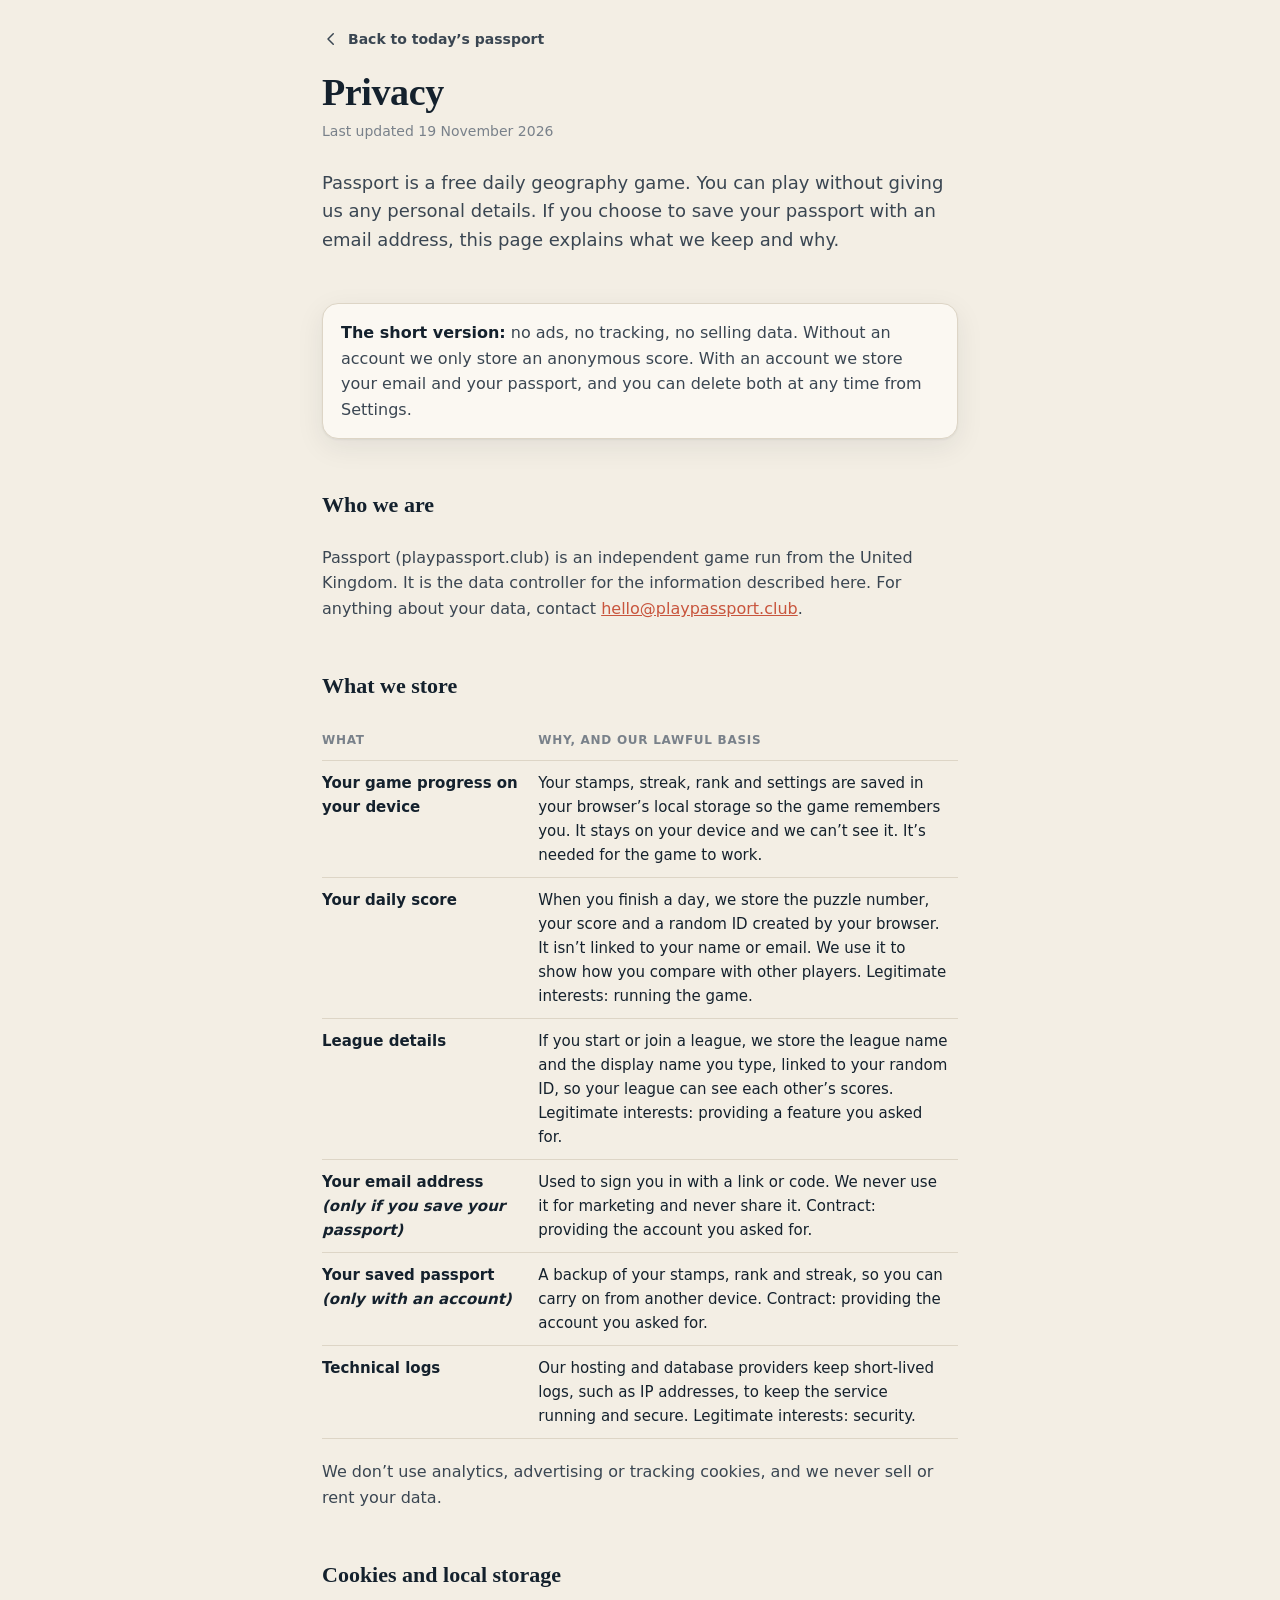
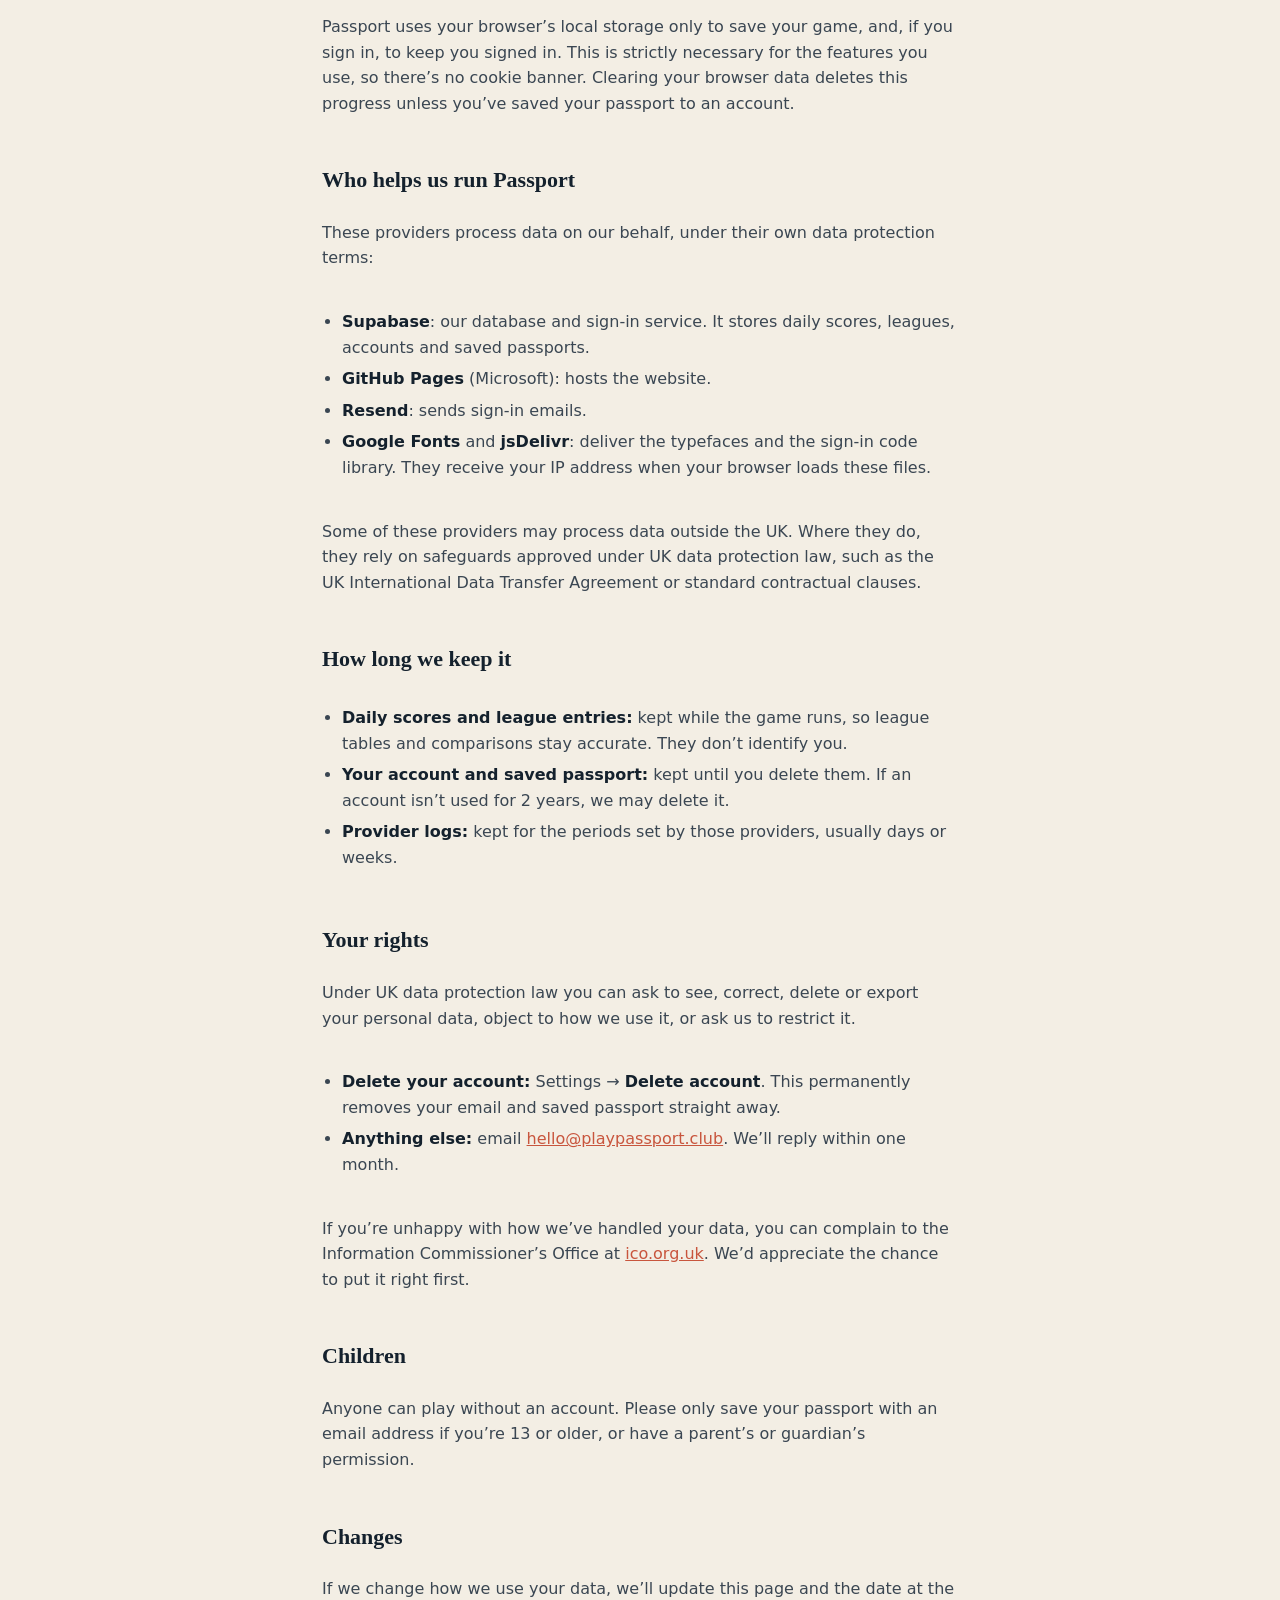
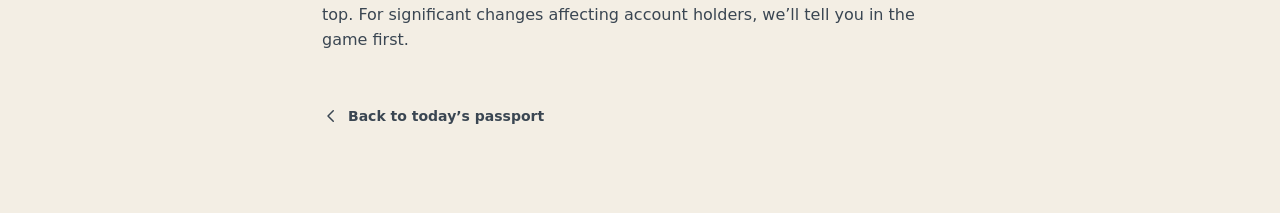
==== privacy.html @ f8381b92 "Add files via upload" ====
<!DOCTYPE html>
<html lang="en-GB">
<head>
<meta charset="utf-8">
<meta name="viewport" content="width=device-width, initial-scale=1, viewport-fit=cover">
<title>Privacy · Passport</title>
<meta name="description" content="What Passport stores, why, and how to delete it.">
<link rel="icon" href="favicon.svg" type="image/svg+xml">
<meta name="theme-color" content="#F3EEE4" media="(prefers-color-scheme: light)">
<meta name="theme-color" content="#0B141C" media="(prefers-color-scheme: dark)">
<link rel="stylesheet" href="common.css">
<style>
  html,body{height:auto;overflow:auto}
  body{position:static;display:block;height:auto}
  body{background:var(--bg);color:var(--ink);font:16px/1.6 var(--sans);margin:0}
  .wrap{max-width:680px;margin:0 auto;padding:28px 22px 64px}
  .back{display:inline-flex;align-items:center;gap:8px;color:var(--ink2);text-decoration:none;font-weight:600;font-size:14px}
  .back svg{width:18px;height:18px;fill:none;stroke:currentColor;stroke-width:2;stroke-linecap:round;stroke-linejoin:round}
  h1{font:600 38px/1.1 var(--serif);margin:22px 0 6px;letter-spacing:-.01em}
  .upd{color:var(--muted);font-size:14px;margin:0 0 26px}
  .lede{font-size:18px;color:var(--ink2);margin:0 0 30px}
  h2{font:600 22px/1.25 var(--serif);margin:34px 0 10px}
  p,li{color:var(--ink2)}
  ul{padding-left:20px}
  li{margin:6px 0}
  b{color:var(--ink)}
  a{color:var(--accent)}
  table{width:100%;border-collapse:collapse;margin:12px 0 4px;font-size:15px}
  th,td{text-align:left;vertical-align:top;padding:10px 10px 10px 0;border-bottom:1px solid var(--line)}
  th{font-size:12px;letter-spacing:.06em;text-transform:uppercase;color:var(--muted);font-weight:700}
  td:first-child{font-weight:600;color:var(--ink);width:34%}
  .card{background:var(--surface);border:1px solid var(--line);border-radius:16px;padding:16px 18px;margin:18px 0}
  .card p{margin:0}
  @media (max-width:520px){h1{font-size:32px}table,thead,tbody,tr,td,th{display:block}thead{display:none}td{padding:2px 0;border:0}td:first-child{width:auto;padding-top:12px}tr{border-bottom:1px solid var(--line);padding-bottom:10px}}
</style>
</head>
<body>
<main class="wrap">
  <a class="back" href="./"><svg viewBox="0 0 24 24" aria-hidden="true"><path d="M15 5l-7 7 7 7"/></svg>Back to today’s passport</a>
  <h1>Privacy</h1>
  <p class="upd">Last updated 19 November 2026</p>
  <p class="lede">Passport is a free daily geography game. You can play without giving us any personal details. If you choose to save your passport with an email address, this page explains what we keep and why.</p>

  <div class="card"><p><b>The short version:</b> no ads, no tracking, no selling data. Without an account we only store an anonymous score. With an account we store your email and your passport, and you can delete both at any time from Settings.</p></div>

  <h2>Who we are</h2>
  <p>Passport (playpassport.club) is an independent game run from the United Kingdom. It is the data controller for the information described here. For anything about your data, contact <a href="mailto:hello@playpassport.club">hello@playpassport.club</a>.</p>

  <h2>What we store</h2>
  <table>
    <thead><tr><th>What</th><th>Why, and our lawful basis</th></tr></thead>
    <tbody>
      <tr><td>Your game progress on your device</td><td>Your stamps, streak, rank and settings are saved in your browser’s local storage so the game remembers you. It stays on your device and we can’t see it. It’s needed for the game to work.</td></tr>
      <tr><td>Your daily score</td><td>When you finish a day, we store the puzzle number, your score and a random ID created by your browser. It isn’t linked to your name or email. We use it to show how you compare with other players. Legitimate interests: running the game.</td></tr>
      <tr><td>League details</td><td>If you start or join a league, we store the league name and the display name you type, linked to your random ID, so your league can see each other’s scores. Legitimate interests: providing a feature you asked for.</td></tr>
      <tr><td>Your email address <i>(only if you save your passport)</i></td><td>Used to sign you in with a link or code. We never use it for marketing and never share it. Contract: providing the account you asked for.</td></tr>
      <tr><td>Your saved passport <i>(only with an account)</i></td><td>A backup of your stamps, rank and streak, so you can carry on from another device. Contract: providing the account you asked for.</td></tr>
      <tr><td>Technical logs</td><td>Our hosting and database providers keep short-lived logs, such as IP addresses, to keep the service running and secure. Legitimate interests: security.</td></tr>
    </tbody>
  </table>
  <p>We don’t use analytics, advertising or tracking cookies, and we never sell or rent your data.</p>

  <h2>Cookies and local storage</h2>
  <p>Passport uses your browser’s local storage only to save your game, and, if you sign in, to keep you signed in. This is strictly necessary for the features you use, so there’s no cookie banner. Clearing your browser data deletes this progress unless you’ve saved your passport to an account.</p>

  <h2>Who helps us run Passport</h2>
  <p>These providers process data on our behalf, under their own data protection terms:</p>
  <ul>
    <li><b>Supabase</b>: our database and sign-in service. It stores daily scores, leagues, accounts and saved passports.</li>
    <li><b>GitHub Pages</b> (Microsoft): hosts the website.</li>
    <li><b>Resend</b>: sends sign-in emails.</li>
    <li><b>Google Fonts</b> and <b>jsDelivr</b>: deliver the typefaces and the sign-in code library. They receive your IP address when your browser loads these files.</li>
  </ul>
  <p>Some of these providers may process data outside the UK. Where they do, they rely on safeguards approved under UK data protection law, such as the UK International Data Transfer Agreement or standard contractual clauses.</p>

  <h2>How long we keep it</h2>
  <ul>
    <li><b>Daily scores and league entries:</b> kept while the game runs, so league tables and comparisons stay accurate. They don’t identify you.</li>
    <li><b>Your account and saved passport:</b> kept until you delete them. If an account isn’t used for 2 years, we may delete it.</li>
    <li><b>Provider logs:</b> kept for the periods set by those providers, usually days or weeks.</li>
  </ul>

  <h2>Your rights</h2>
  <p>Under UK data protection law you can ask to see, correct, delete or export your personal data, object to how we use it, or ask us to restrict it.</p>
  <ul>
    <li><b>Delete your account:</b> Settings → <b>Delete account</b>. This permanently removes your email and saved passport straight away.</li>
    <li><b>Anything else:</b> email <a href="mailto:hello@playpassport.club">hello@playpassport.club</a>. We’ll reply within one month.</li>
  </ul>
  <p>If you’re unhappy with how we’ve handled your data, you can complain to the Information Commissioner’s Office at <a href="https://ico.org.uk/make-a-complaint/" rel="noopener">ico.org.uk</a>. We’d appreciate the chance to put it right first.</p>

  <h2>Children</h2>
  <p>Anyone can play without an account. Please only save your passport with an email address if you’re 13 or older, or have a parent’s or guardian’s permission.</p>

  <h2>Changes</h2>
  <p>If we change how we use your data, we’ll update this page and the date at the top. For significant changes affecting account holders, we’ll tell you in the game first.</p>

  <p style="margin-top:36px"><a class="back" href="./"><svg viewBox="0 0 24 24" aria-hidden="true"><path d="M15 5l-7 7 7 7"/></svg>Back to today’s passport</a></p>
</main>
</body>
</html>
---- common.css ----
/* Shared look for the three Wider-family prototypes. Each game sets --accent / --accent2. */
:root{
  --bg:#F3EEE4; --surface:#FBF8F2; --surface2:#EDE6D9; --ink:#14212D; --ink2:#3A4652; --muted:#79818A; --line:#DDD5C6;
  --ocean:#DCE5E6; --grat:#C6D3D5; --land:#CFC8BA; --landEdge:#F3EEE4; --target:#14212D;
  --far:#C8553D; --mid:#E07B39; --near:#E2A93B; --hit:#2E8A66; --accent:#C8553D;
  --shadow:0 1px 2px rgba(20,33,45,.06),0 8px 28px rgba(20,33,45,.08);
  --serif:"Fraunces",Georgia,"Times New Roman",serif; --sans:"Inter",ui-sans-serif,system-ui,-apple-system,"Segoe UI",Roboto,sans-serif;
}
@media (prefers-color-scheme:dark){:root{
  --bg:#0B141C; --surface:#111D27; --surface2:#182733; --ink:#EEE7DA; --ink2:#C3BDB1; --muted:#83909B; --line:#22323F;
  --ocean:#13242F; --grat:#1C3140; --land:#2C3D4A; --landEdge:#0B141C; --target:#F2EADB;
  --far:#E06A50; --mid:#EE8C4A; --near:#EDB84E; --hit:#3FB384;
  --shadow:0 1px 2px rgba(0,0,0,.3),0 10px 30px rgba(0,0,0,.35);
}}
*{box-sizing:border-box}
html,body{margin:0;background:var(--bg);color:var(--ink);font-family:var(--sans);-webkit-font-smoothing:antialiased}
body{position:fixed;left:0;right:0;top:var(--app-top,0px);height:var(--app-h,100dvh);overflow:hidden;display:flex;flex-direction:column}
button{font:inherit;color:inherit;cursor:pointer}
:focus-visible{outline:2.5px solid var(--accent);outline-offset:2px;border-radius:8px}
.sr{position:absolute;width:1px;height:1px;overflow:hidden;clip:rect(0 0 0 0);white-space:nowrap}

/* header */
header{flex:none;border-bottom:1px solid var(--line)}
.bar{max-width:560px;margin:0 auto;display:flex;align-items:center;gap:4px;padding:8px 12px;padding-top:max(8px,env(safe-area-inset-top))}
.brand{display:flex;align-items:center;gap:9px;margin-right:auto}
.brand .mark{width:28px;height:28px;border-radius:9px;background:var(--accent);display:grid;place-items:center;color:#fff;font-size:15px}
.brand .word{font-family:var(--serif);font-weight:700;font-size:23px;letter-spacing:-.02em}
.brand .proto{font-size:10px;font-weight:700;letter-spacing:.08em;text-transform:uppercase;color:var(--muted);border:1px solid var(--line);border-radius:6px;padding:2px 5px}
.ib{width:38px;height:38px;border-radius:11px;border:0;background:transparent;display:grid;place-items:center}
.ib:hover{background:var(--surface2)}
.ib svg{width:20px;height:20px;stroke:var(--ink);fill:none;stroke-width:1.8;stroke-linecap:round;stroke-linejoin:round}

main{width:100%;max-width:560px;margin:0 auto;padding:10px 14px 0;flex:1 1 auto;min-height:0;display:flex;flex-direction:column}

/* level stepper + score */
.top{flex:none;display:flex;align-items:center;justify-content:space-between;gap:10px;margin-bottom:10px}
.top .day{font-family:var(--serif);font-weight:600;font-size:18px;white-space:nowrap}
.top .day small{font-family:var(--sans);font-size:12px;color:var(--muted);font-weight:500;margin-left:6px}
.score{font-variant-numeric:tabular-nums;font-weight:700;font-size:15px;background:var(--surface2);border-radius:99px;padding:5px 12px;white-space:nowrap}
.score b{color:var(--accent)}
.steps{flex:none;list-style:none;padding:0;margin-top:0;display:grid;grid-template-columns:repeat(5,1fr);gap:6px;margin-bottom:10px}
.step{height:42px;border-radius:12px;border:1.5px dashed var(--line);display:flex;flex-direction:column;align-items:center;justify-content:center;font-size:10.5px;font-weight:700;letter-spacing:.04em;text-transform:uppercase;color:var(--muted);line-height:1.15;text-align:center;padding:0 2px;transition:all .3s}
.step span{font-size:13px;letter-spacing:0;text-transform:none;font-variant-numeric:tabular-nums}
.step.now{border:1.5px solid var(--ink);color:var(--ink);background:var(--surface)}
.step.done{border:0;color:#fff}
.step.s-hit{background:var(--hit)}.step.s-near{background:var(--near)}.step.s-mid{background:var(--mid)}.step.s-far{background:var(--far)}

.card{background:var(--surface);border:1px solid var(--line);border-radius:22px;box-shadow:var(--shadow)}
.stage{position:relative;flex:1 1 0;min-height:140px;overflow:hidden}
.stage canvas{width:100%;height:100%;display:block;touch-action:none}
.prompt{flex:none;text-align:center;margin:10px 0 0}
.prompt .k{font-size:11px;font-weight:700;letter-spacing:.08em;text-transform:uppercase;color:var(--muted)}
.prompt .q{font-family:var(--serif);font-size:22px;font-weight:600;letter-spacing:-.01em;margin-top:2px}
.chips{flex:none;display:flex;flex-wrap:wrap;gap:6px;justify-content:center;margin-top:8px;min-height:0}
.chip{font-size:13px;font-weight:600;padding:6px 10px;border-radius:10px;background:var(--surface);border:1px solid var(--line);display:inline-flex;gap:6px;align-items:center;animation:pop .35s cubic-bezier(.2,1.4,.4,1)}
.chip.c-far{border-left:5px solid var(--far)}.chip.c-mid{border-left:5px solid var(--mid)}.chip.c-near{border-left:5px solid var(--near)}.chip.c-hit{border-left:5px solid var(--hit)}
@keyframes pop{0%{transform:scale(.85);opacity:.2}100%{transform:none;opacity:1}}

/* bottom dock */
.dock{flex:none;padding:10px 14px max(10px,env(safe-area-inset-bottom))}
.dockin{max-width:532px;margin:0 auto;position:relative}
.field{display:flex;gap:8px}
.field input{flex:1;min-width:0;height:50px;border-radius:15px;border:1.5px solid var(--line);background:var(--surface);color:var(--ink);font:500 17px var(--sans);padding:0 15px;box-shadow:var(--shadow)}
.field input:focus{outline:none;border-color:var(--ink)}
.btn{height:50px;padding:0 20px;border-radius:15px;border:0;background:var(--ink);color:var(--bg);font-weight:700;font-size:16px;box-shadow:var(--shadow)}
.btn:disabled{opacity:.4}
.btn.wide{width:100%}
.btn.ghost{background:var(--surface);color:var(--ink);border:1.5px solid var(--line);box-shadow:none}
.btn.accent{background:var(--accent);color:#fff}
.msg{font-size:13px;color:var(--far);font-weight:500;margin:0 4px}
.msg:not(:empty){margin-top:6px}
.shake{animation:shake .4s}
@keyframes shake{20%,60%{transform:translateX(-6px)}40%,80%{transform:translateX(6px)}}
.list{position:absolute;left:0;right:0;bottom:58px;background:var(--surface);border:1px solid var(--line);border-radius:16px;box-shadow:var(--shadow);margin:0;padding:6px;list-style:none;display:none;max-height:260px;overflow:auto;z-index:5}
.list.on{display:block}
.list li{padding:10px 12px;border-radius:10px;display:flex;align-items:center;gap:10px;cursor:pointer;font-size:16px}
.list li[aria-selected="true"]{background:var(--surface2)}
.list li.used{opacity:.4}
.opts{display:grid;grid-template-columns:1fr 1fr;gap:8px}
.opt{min-height:52px;border-radius:14px;border:1.5px solid var(--line);background:var(--surface);font-weight:600;font-size:15px;padding:8px 10px;line-height:1.2;transition:transform .1s}
.opt:active{transform:scale(.97)}
.opt.right{background:var(--hit);border-color:var(--hit);color:#fff}
.opt.wrong{background:var(--far);border-color:var(--far);color:#fff;opacity:.85}
.opt:disabled{cursor:default}

/* sheets */
dialog{border:0;padding:0;background:transparent;color:var(--ink);max-width:min(460px,100vw - 20px);width:100%;max-height:calc(100dvh - 20px)}
dialog::backdrop{background:rgba(8,14,20,.5);backdrop-filter:blur(3px)}
.sheet{background:var(--surface);border-radius:24px;padding:22px 20px 20px;position:relative;max-height:calc(100dvh - 20px);overflow:auto}
.sheet:focus{outline:none}
dialog[open] .sheet{animation:rise .35s cubic-bezier(.2,.9,.3,1)}
@keyframes rise{0%{transform:translateY(24px);opacity:0}100%{transform:none;opacity:1}}
.sheet .x{position:absolute;right:10px;top:10px}
.sheet h2{font-family:var(--serif);font-size:26px;margin:0 0 4px;letter-spacing:-.02em}
.sheet h3{font-size:12px;letter-spacing:.08em;text-transform:uppercase;color:var(--muted);margin:20px 0 8px}
.sheet p{color:var(--ink2);line-height:1.5;margin:6px 0}
.total{text-align:center;padding:4px 0 6px}
.total .big{font-family:var(--serif);font-size:56px;font-weight:600;line-height:1;letter-spacing:-.02em}
.total .big small{font-size:22px;color:var(--muted)}
.total .verdict{font-family:var(--serif);font-style:italic;font-weight:600;font-size:19px;line-height:1.3;margin:8px auto 0;max-width:340px;color:var(--accent)}
.breakdown{list-style:none;margin:0;padding:0;display:grid;gap:6px}
.breakdown li{display:grid;grid-template-columns:28px 1fr auto;gap:10px;align-items:center;background:var(--bg);border-radius:12px;padding:9px 12px;font-size:14px}
.breakdown li .dot{width:24px;height:24px;border-radius:7px;display:grid;place-items:center;color:#fff;font-size:12px;font-weight:700}
.breakdown li .pts{font-weight:700;font-variant-numeric:tabular-nums}
.breakdown li small{display:block;color:var(--muted);font-size:12px}
.bg-hit{background:var(--hit)}.bg-near{background:var(--near)}.bg-mid{background:var(--mid)}.bg-far{background:var(--far)}
.sharebox{white-space:pre-wrap;background:var(--bg);border-radius:12px;padding:12px;font-size:14px;line-height:1.45;margin:0}
.row{display:flex;gap:8px;margin-top:10px}.row>*{flex:1}
.cd{text-align:center;color:var(--muted);font-size:13px;margin-top:14px}
.cd b{display:block;font-family:var(--serif);font-size:26px;color:var(--ink);font-variant-numeric:tabular-nums}
.how{display:grid;gap:10px;margin:12px 0}
.how div{display:grid;grid-template-columns:36px 1fr;gap:10px;align-items:center;font-size:14px;color:var(--ink2)}
.how i{font-style:normal;width:36px;height:36px;border-radius:10px;background:var(--surface2);display:grid;place-items:center;font-size:17px}
.toast{position:fixed;left:50%;top:70px;transform:translate(-50%,-20px);background:var(--ink);color:var(--bg);padding:10px 16px;border-radius:12px;font-weight:600;font-size:14px;opacity:0;pointer-events:none;transition:all .25s;z-index:50}
.toast.on{opacity:1;transform:translate(-50%,0)}
.next{position:absolute;left:12px;right:12px;bottom:12px;display:flex;align-items:center;gap:10px;background:var(--surface);border:1px solid var(--line);border-radius:16px;padding:10px 12px;box-shadow:var(--shadow);animation:rise .3s}
.next .t{flex:1;font-size:14px;line-height:1.3}
.next .t b{display:block;font-size:15px}
.next .btn{height:42px;font-size:15px;padding:0 16px}
@media (prefers-reduced-motion:reduce){*{animation:none!important;transition:none!important}}
@media (max-height:600px){.steps .step{height:34px}.prompt .q{font-size:19px}}
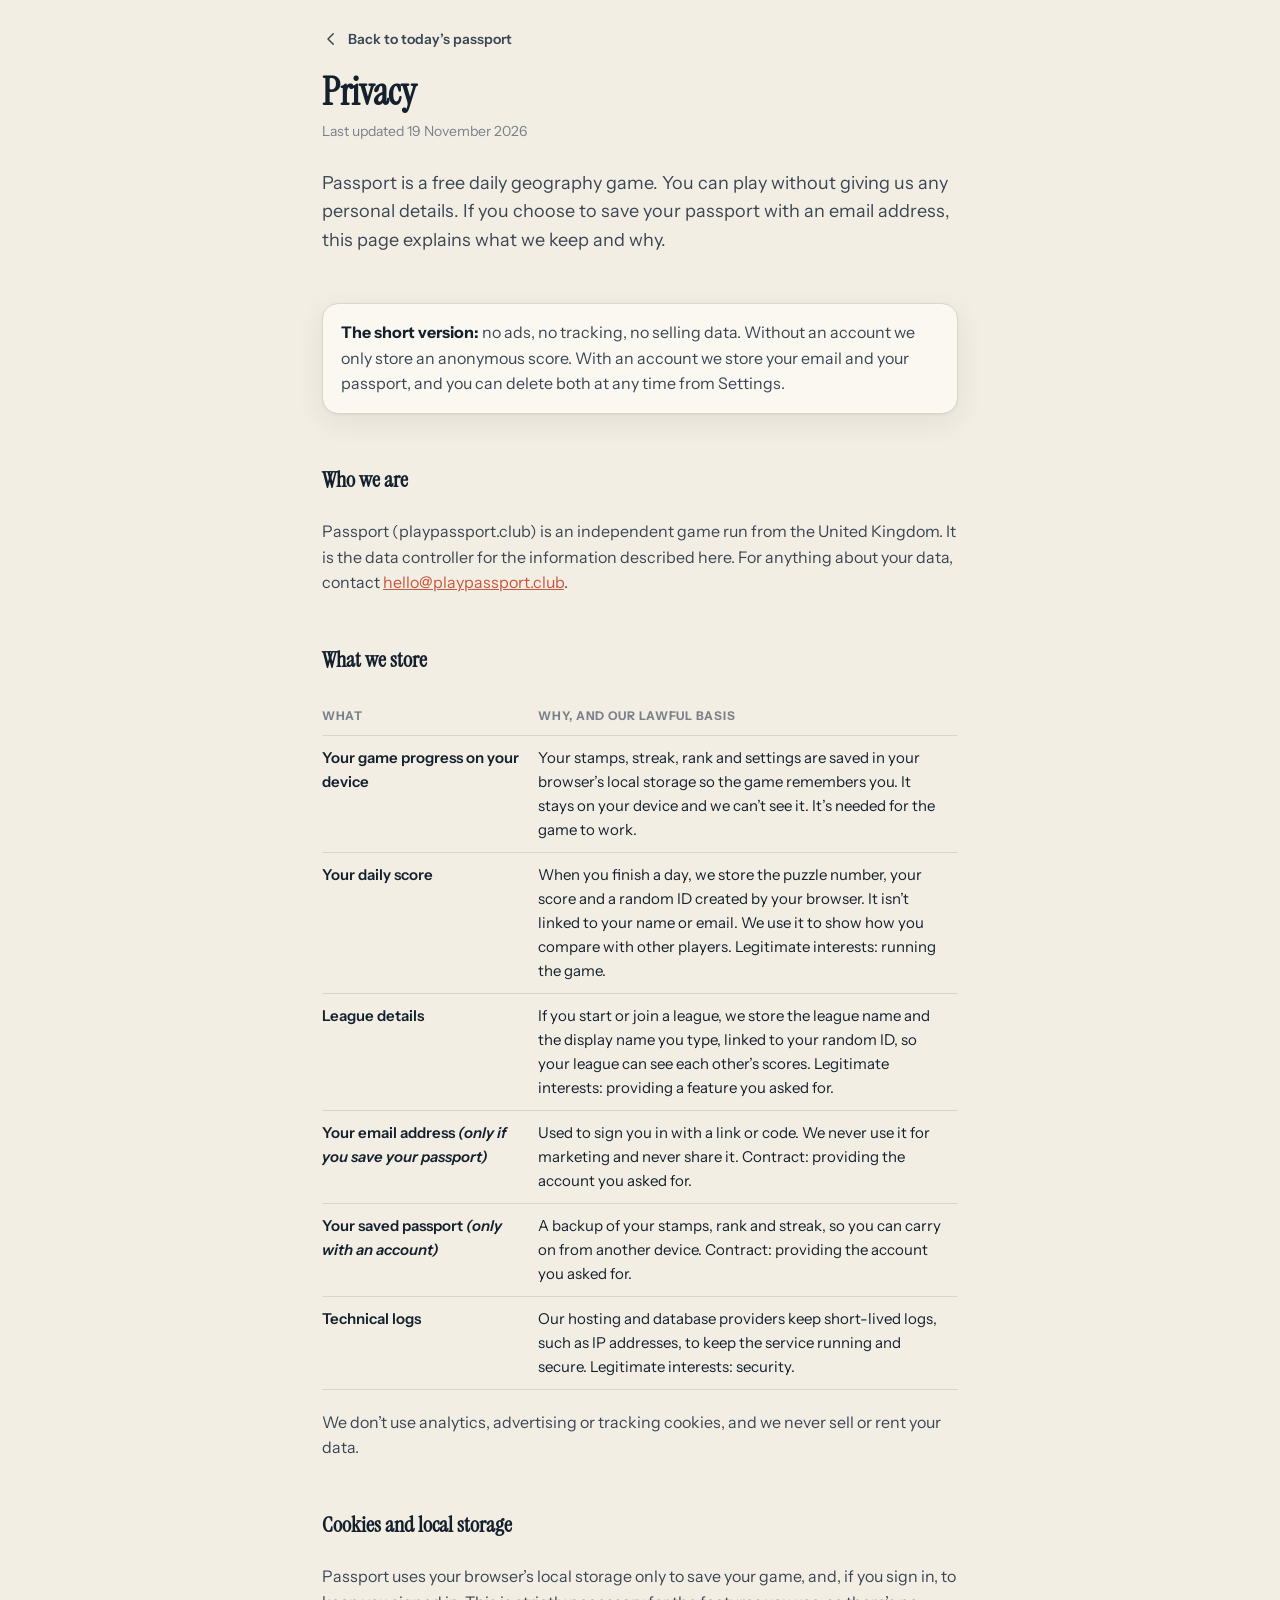
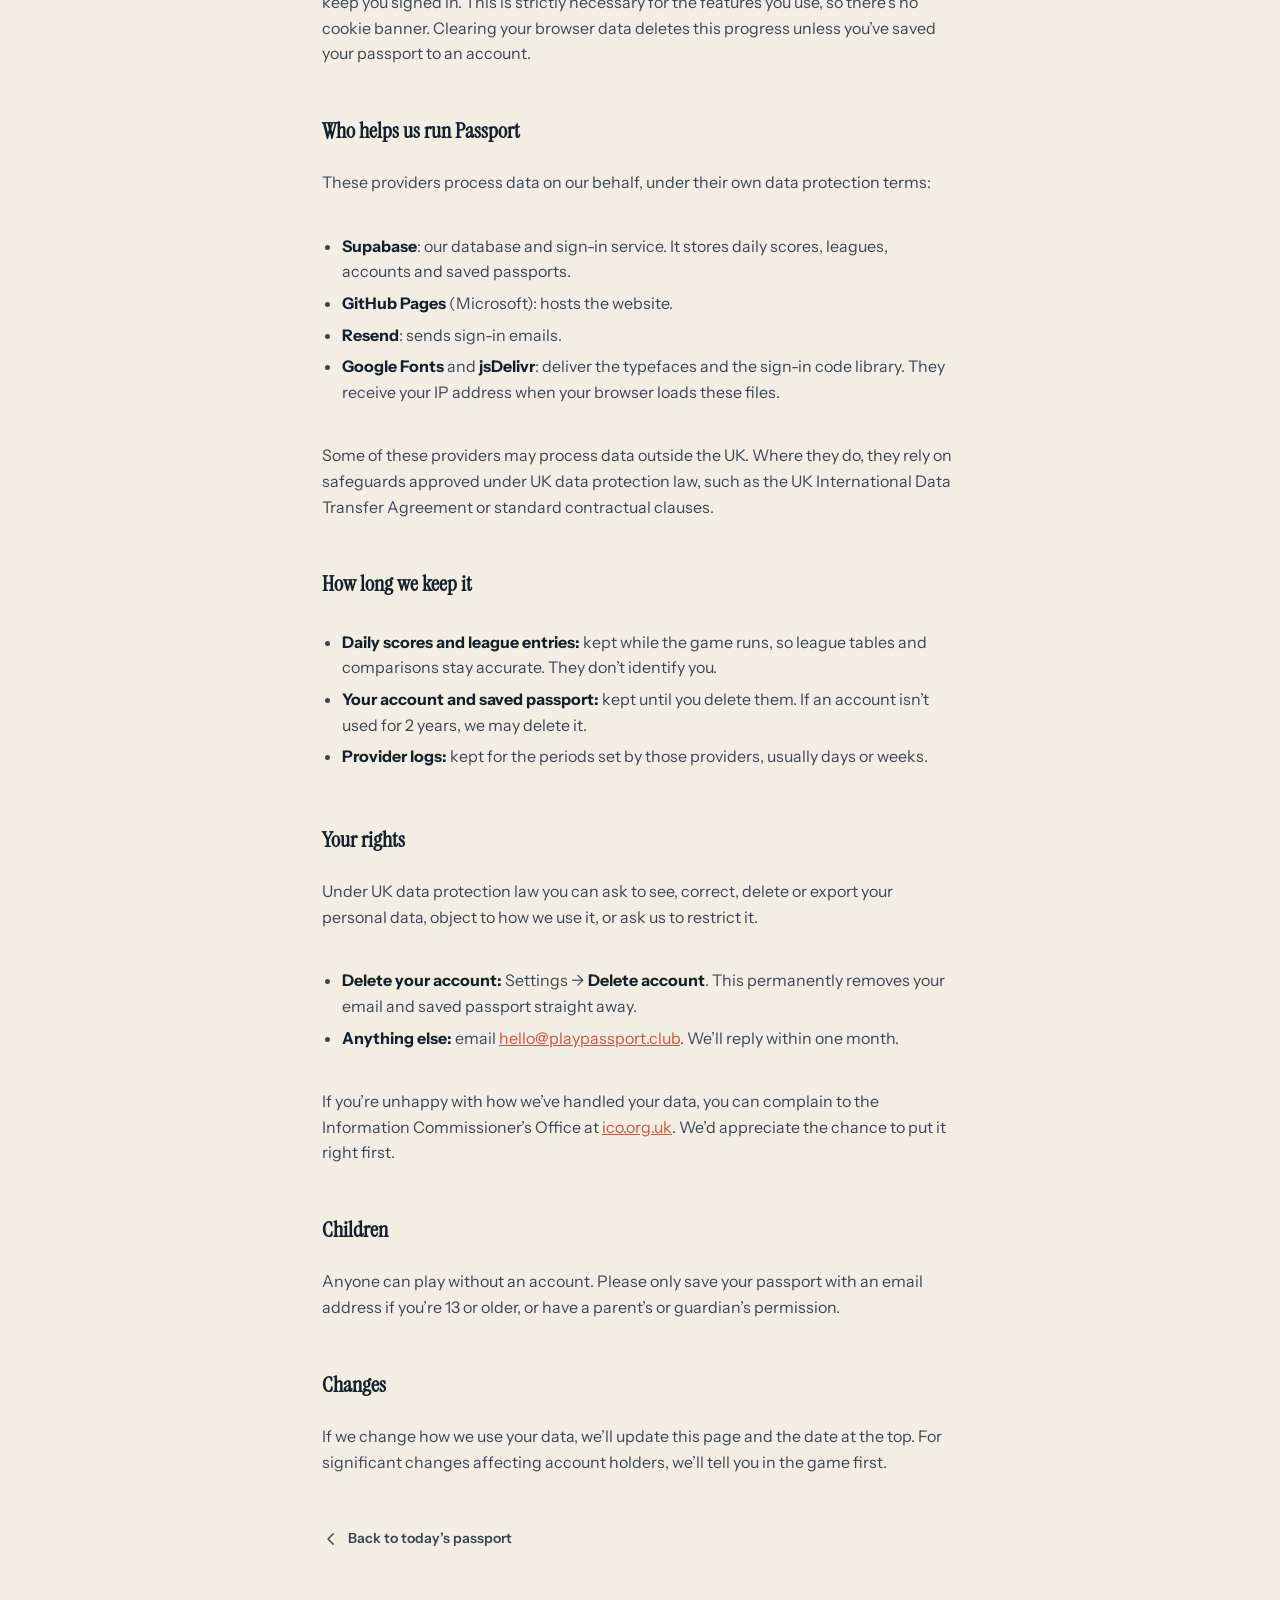
==== commit 8bb992e3: "Add files via upload" ====
--- a/privacy.html
+++ b/privacy.html
@@ -8,6 +8,7 @@
 <link rel="icon" href="favicon.svg" type="image/svg+xml">
 <meta name="theme-color" content="#F3EEE4" media="(prefers-color-scheme: light)">
 <meta name="theme-color" content="#0B141C" media="(prefers-color-scheme: dark)">
+<link rel="preconnect" href="https://fonts.gstatic.com" crossorigin><link href="https://fonts.googleapis.com/css2?family=Instrument+Sans:wght@400;500;600;700&family=Instrument+Serif:ital@0;1&display=swap" rel="stylesheet">
 <link rel="stylesheet" href="common.css">
 <style>
   html,body{height:auto;overflow:auto}
--- a/common.css
+++ b/common.css
@@ -4,7 +4,7 @@
   --ocean:#DCE5E6; --grat:#C6D3D5; --land:#CFC8BA; --landEdge:#F3EEE4; --target:#14212D;
   --far:#C8553D; --mid:#E07B39; --near:#E2A93B; --hit:#2E8A66; --accent:#C8553D;
   --shadow:0 1px 2px rgba(20,33,45,.06),0 8px 28px rgba(20,33,45,.08);
-  --serif:"Fraunces",Georgia,"Times New Roman",serif; --sans:"Inter",ui-sans-serif,system-ui,-apple-system,"Segoe UI",Roboto,sans-serif;
+  --serif:"Instrument Serif",Georgia,"Times New Roman",serif; --sans:"Instrument Sans",ui-sans-serif,system-ui,-apple-system,"Segoe UI",Roboto,sans-serif;
 }
 @media (prefers-color-scheme:dark){:root{
   --bg:#0B141C; --surface:#111D27; --surface2:#182733; --ink:#EEE7DA; --ink2:#C3BDB1; --muted:#83909B; --line:#22323F;
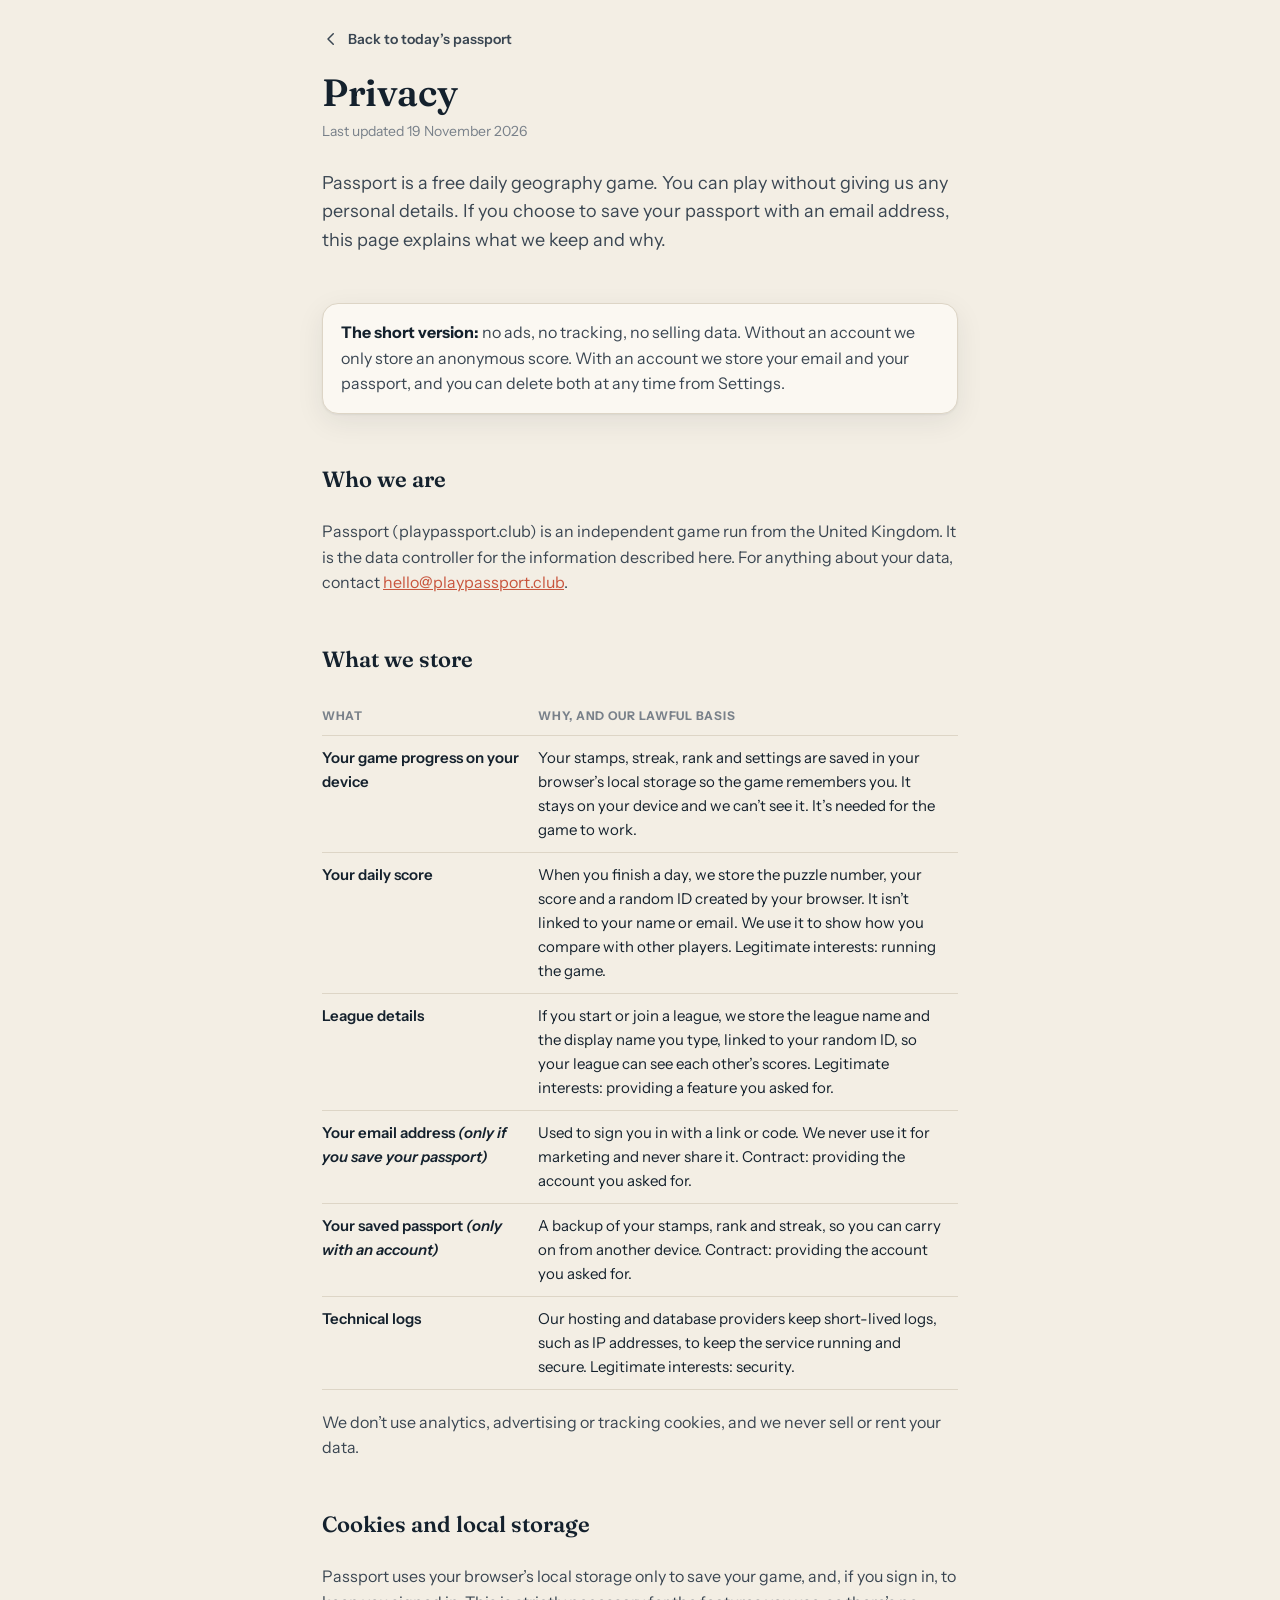
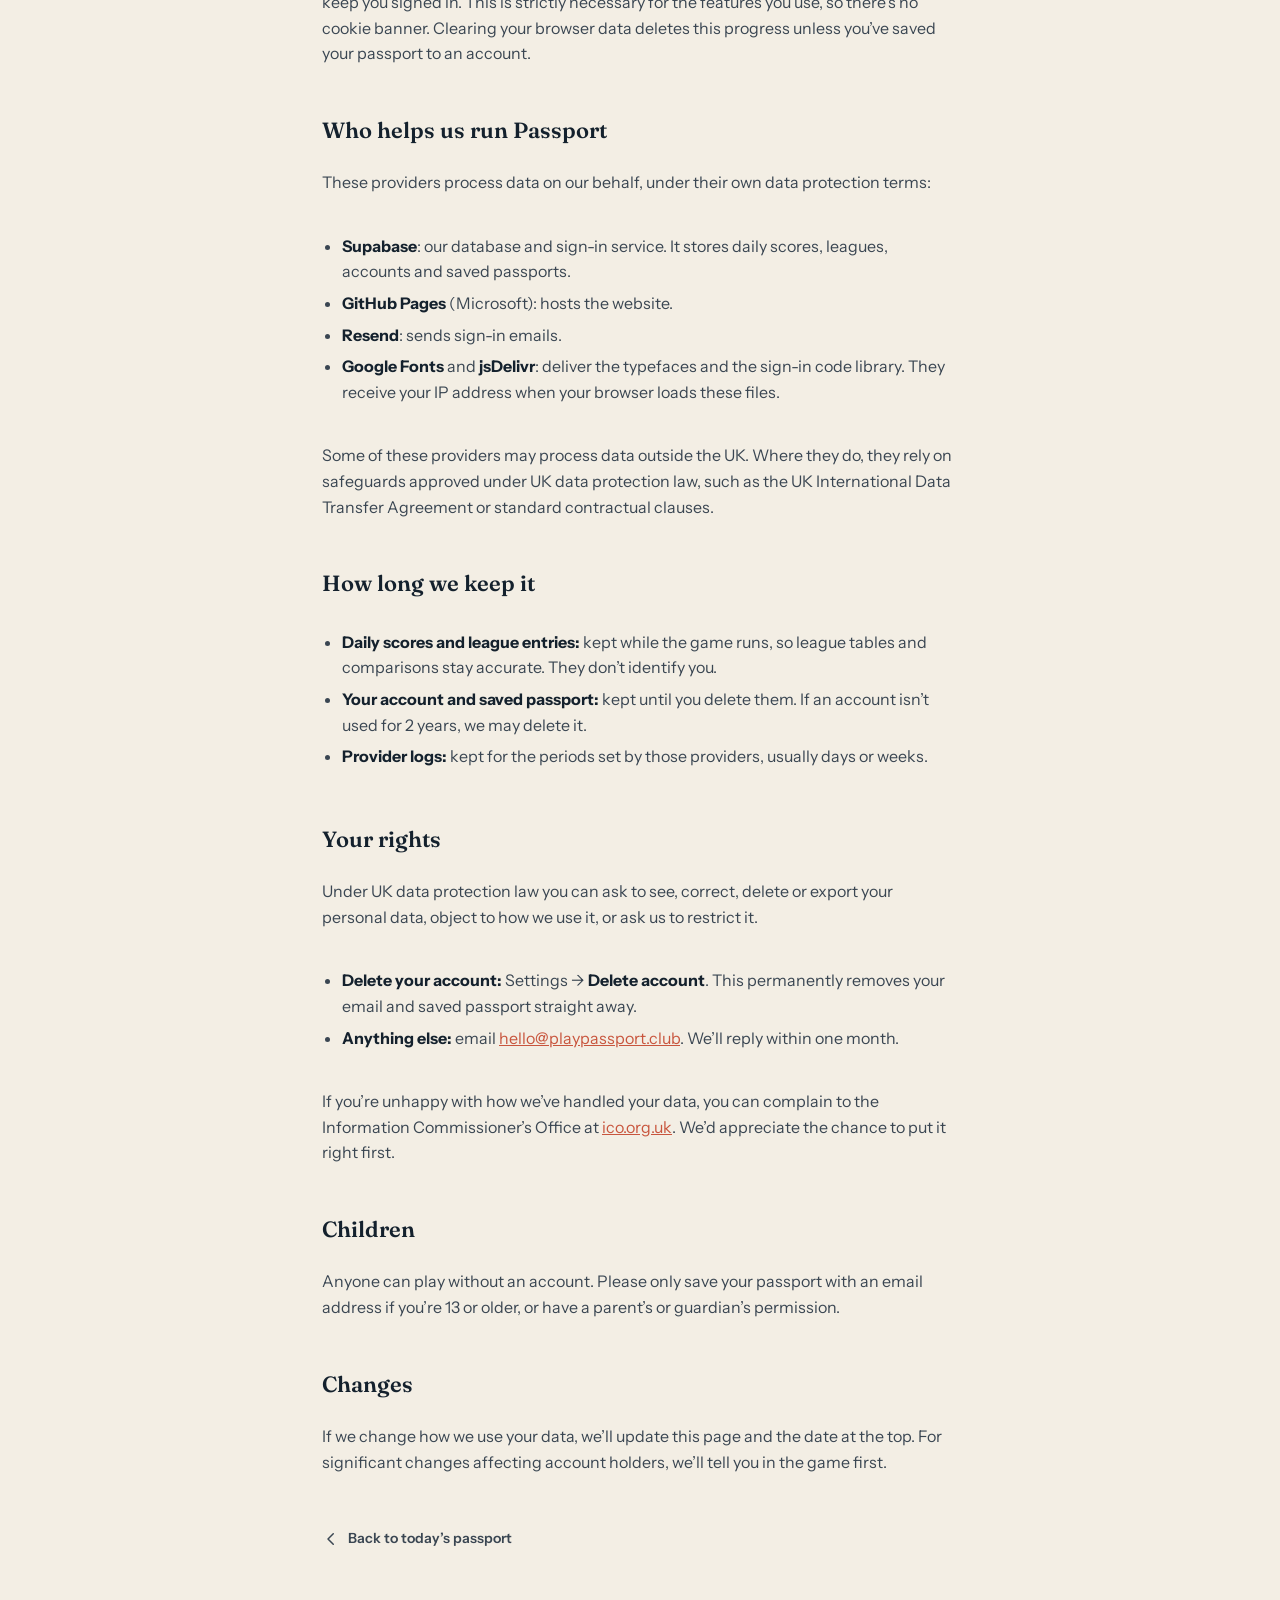
==== commit ac2c7689: "Add files via upload" ====
--- a/privacy.html
+++ b/privacy.html
@@ -8,7 +8,7 @@
 <link rel="icon" href="favicon.svg" type="image/svg+xml">
 <meta name="theme-color" content="#F3EEE4" media="(prefers-color-scheme: light)">
 <meta name="theme-color" content="#0B141C" media="(prefers-color-scheme: dark)">
-<link rel="preconnect" href="https://fonts.gstatic.com" crossorigin><link href="https://fonts.googleapis.com/css2?family=Instrument+Sans:wght@400;500;600;700&family=Instrument+Serif:ital@0;1&display=swap" rel="stylesheet">
+<link rel="preconnect" href="https://fonts.gstatic.com" crossorigin><link href="https://fonts.googleapis.com/css2?family=Fraunces:ital,opsz,wght@0,9..144,600;0,9..144,700;1,9..144,600&family=Instrument+Sans:wght@400;500;600;700&display=swap" rel="stylesheet">
 <link rel="stylesheet" href="common.css">
 <style>
   html,body{height:auto;overflow:auto}
--- a/common.css
+++ b/common.css
@@ -4,7 +4,7 @@
   --ocean:#DCE5E6; --grat:#C6D3D5; --land:#CFC8BA; --landEdge:#F3EEE4; --target:#14212D;
   --far:#C8553D; --mid:#E07B39; --near:#E2A93B; --hit:#2E8A66; --accent:#C8553D;
   --shadow:0 1px 2px rgba(20,33,45,.06),0 8px 28px rgba(20,33,45,.08);
-  --serif:"Instrument Serif",Georgia,"Times New Roman",serif; --sans:"Instrument Sans",ui-sans-serif,system-ui,-apple-system,"Segoe UI",Roboto,sans-serif;
+  --serif:"Fraunces",Georgia,"Times New Roman",serif; --sans:"Instrument Sans",ui-sans-serif,system-ui,-apple-system,"Segoe UI",Roboto,sans-serif;
 }
 @media (prefers-color-scheme:dark){:root{
   --bg:#0B141C; --surface:#111D27; --surface2:#182733; --ink:#EEE7DA; --ink2:#C3BDB1; --muted:#83909B; --line:#22323F;
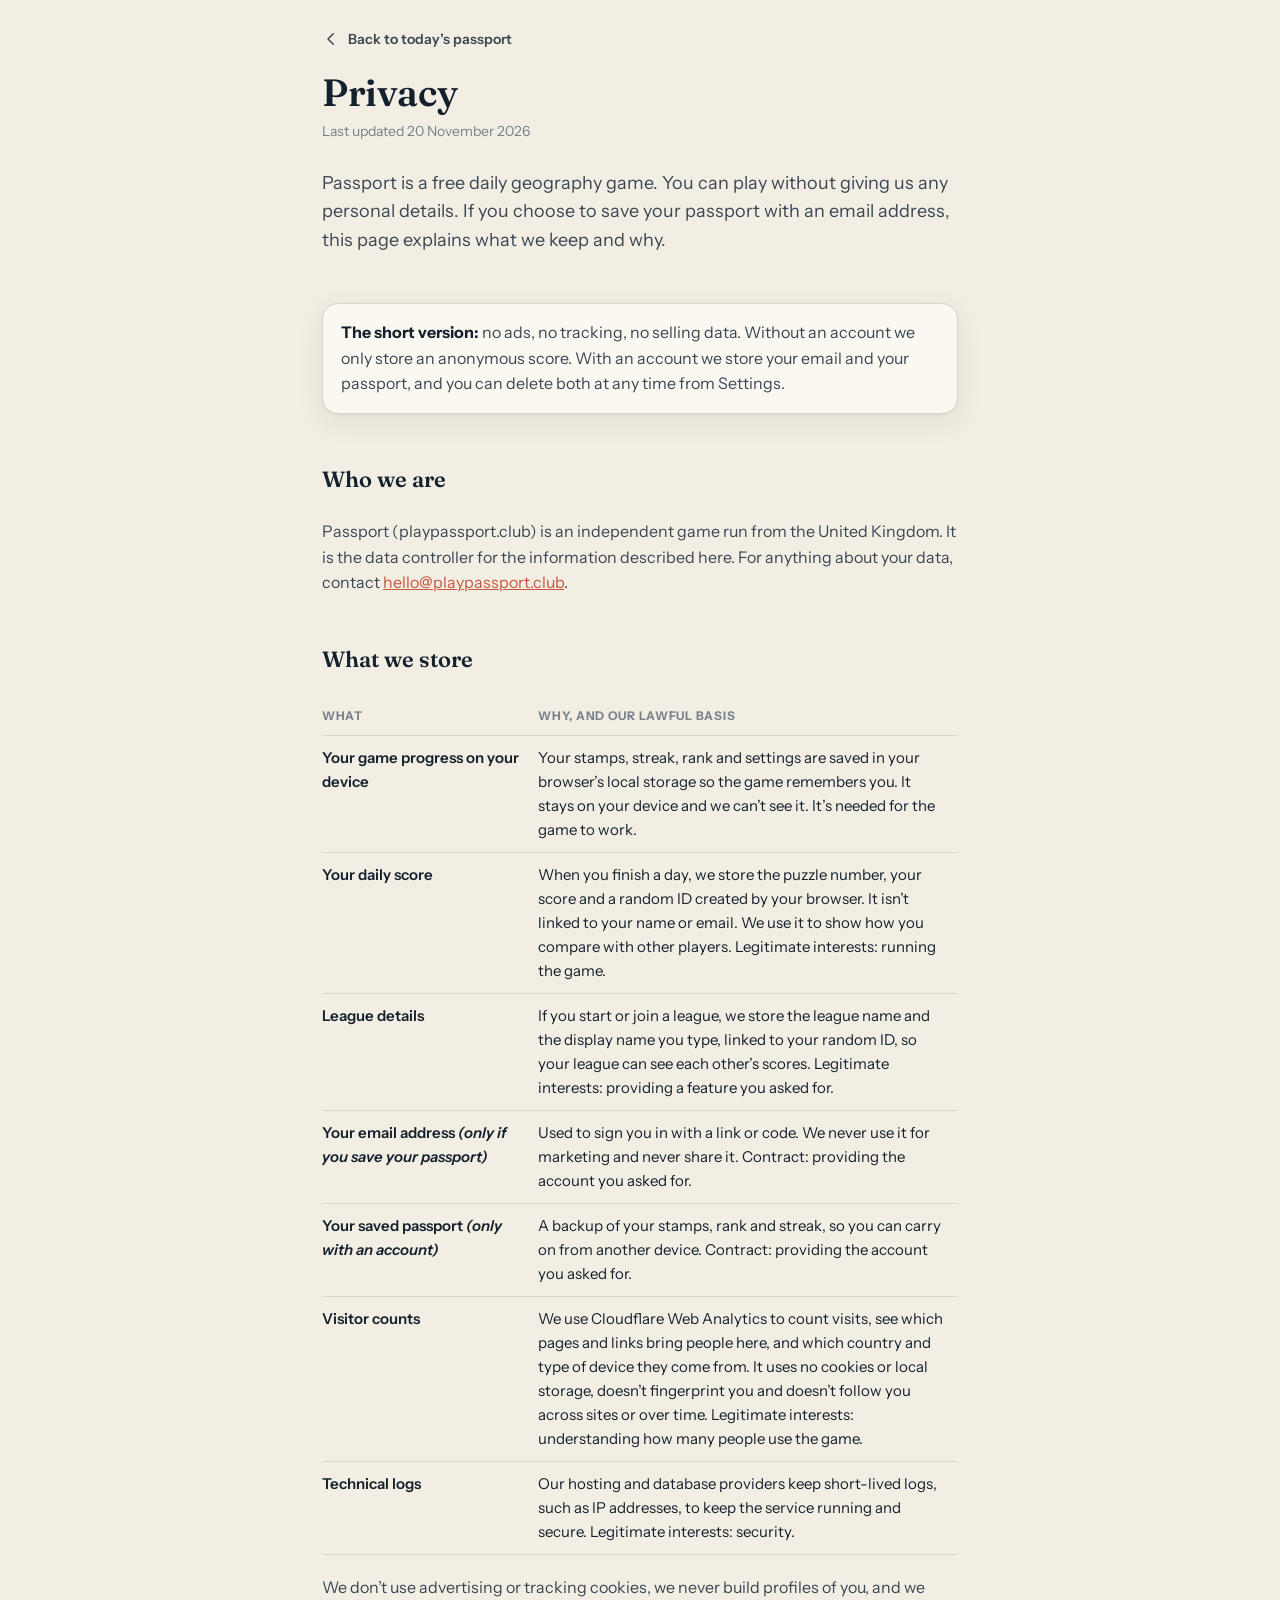
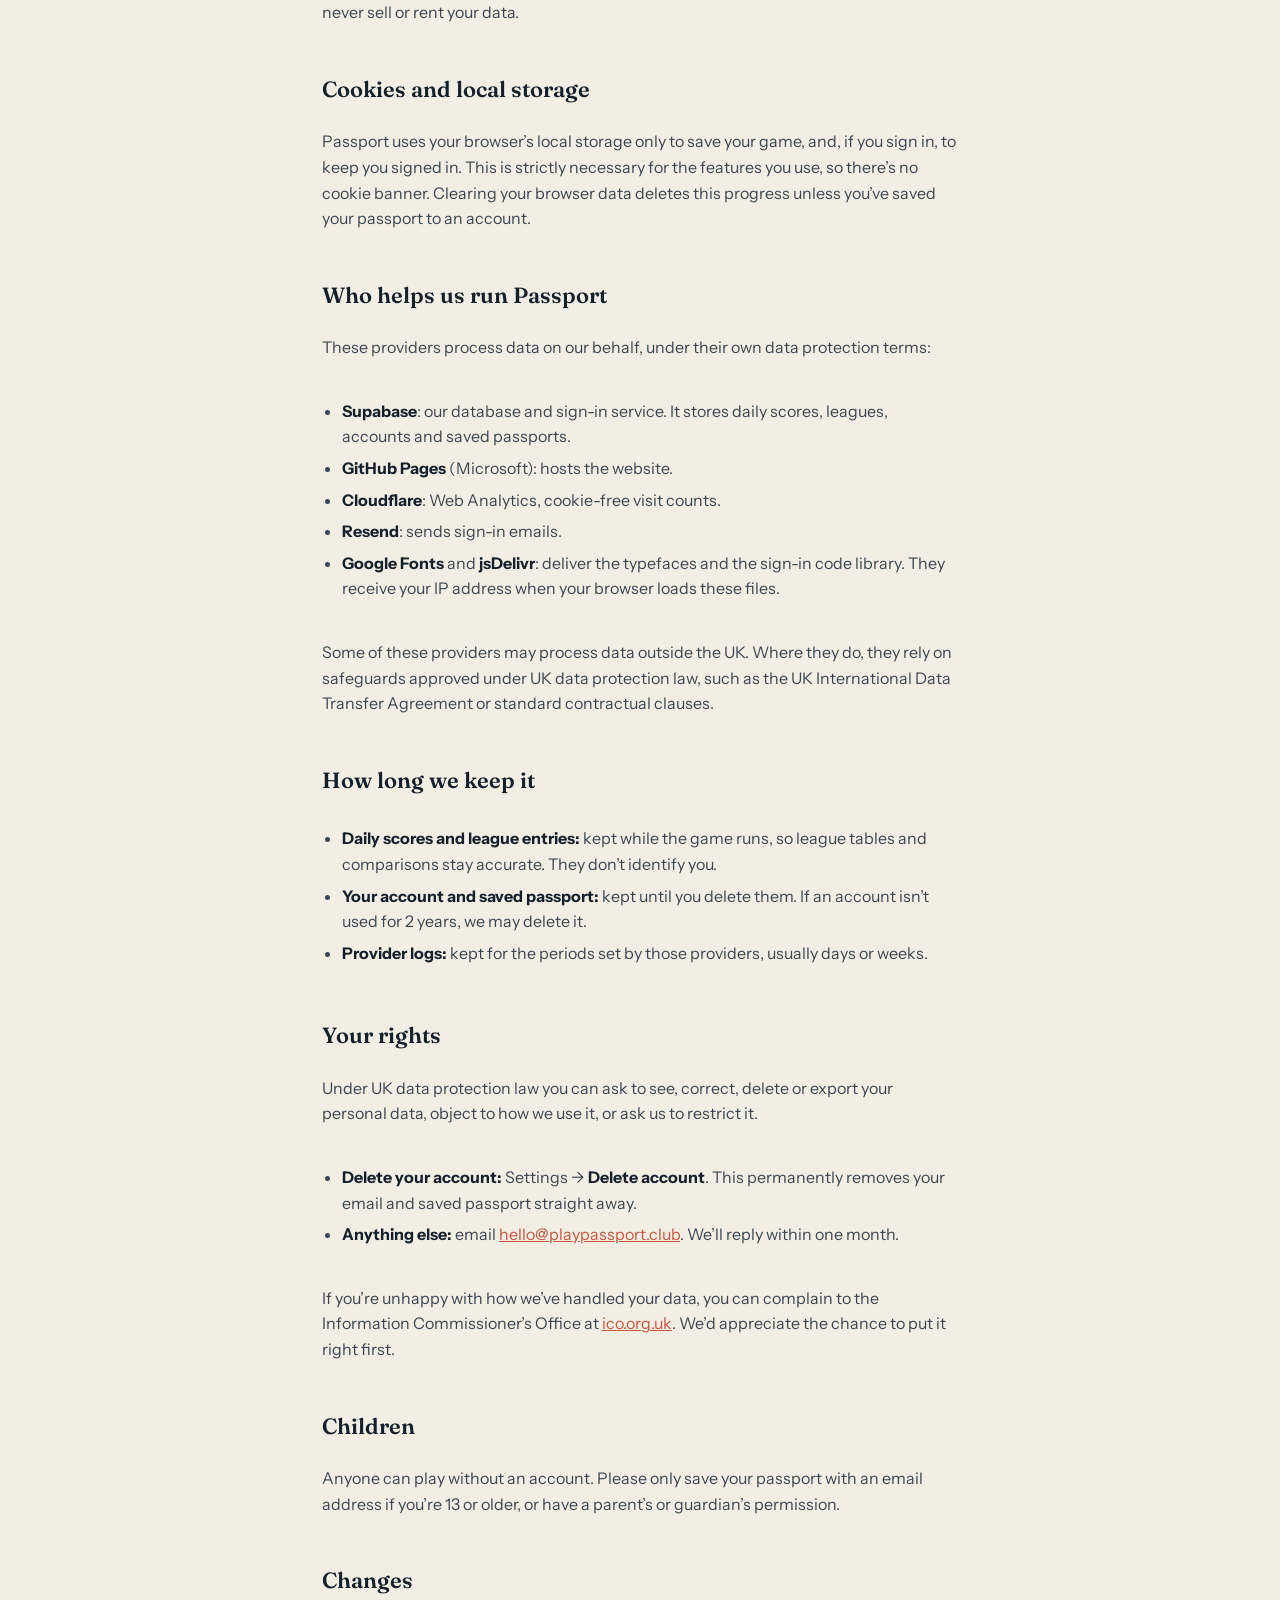
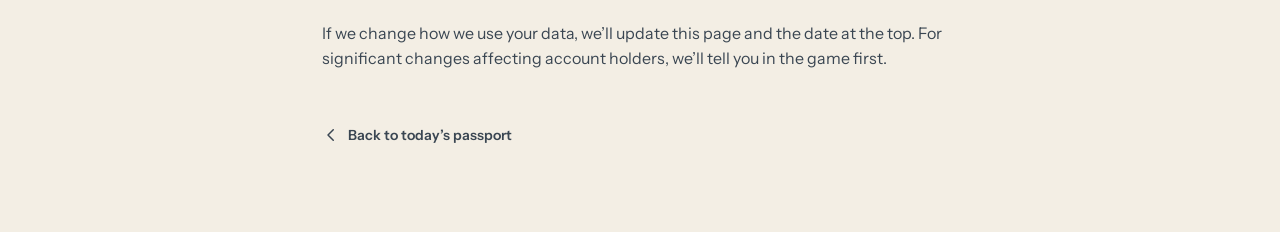
==== commit 30577989: "Add files via upload" ====
--- a/privacy.html
+++ b/privacy.html
@@ -39,7 +39,7 @@
 <main class="wrap">
   <a class="back" href="./"><svg viewBox="0 0 24 24" aria-hidden="true"><path d="M15 5l-7 7 7 7"/></svg>Back to today’s passport</a>
   <h1>Privacy</h1>
-  <p class="upd">Last updated 19 November 2026</p>
+  <p class="upd">Last updated 20 November 2026</p>
   <p class="lede">Passport is a free daily geography game. You can play without giving us any personal details. If you choose to save your passport with an email address, this page explains what we keep and why.</p>
 
   <div class="card"><p><b>The short version:</b> no ads, no tracking, no selling data. Without an account we only store an anonymous score. With an account we store your email and your passport, and you can delete both at any time from Settings.</p></div>
@@ -56,10 +56,11 @@
       <tr><td>League details</td><td>If you start or join a league, we store the league name and the display name you type, linked to your random ID, so your league can see each other’s scores. Legitimate interests: providing a feature you asked for.</td></tr>
       <tr><td>Your email address <i>(only if you save your passport)</i></td><td>Used to sign you in with a link or code. We never use it for marketing and never share it. Contract: providing the account you asked for.</td></tr>
       <tr><td>Your saved passport <i>(only with an account)</i></td><td>A backup of your stamps, rank and streak, so you can carry on from another device. Contract: providing the account you asked for.</td></tr>
+      <tr><td>Visitor counts</td><td>We use Cloudflare Web Analytics to count visits, see which pages and links bring people here, and which country and type of device they come from. It uses no cookies or local storage, doesn’t fingerprint you and doesn’t follow you across sites or over time. Legitimate interests: understanding how many people use the game.</td></tr>
       <tr><td>Technical logs</td><td>Our hosting and database providers keep short-lived logs, such as IP addresses, to keep the service running and secure. Legitimate interests: security.</td></tr>
     </tbody>
   </table>
-  <p>We don’t use analytics, advertising or tracking cookies, and we never sell or rent your data.</p>
+  <p>We don’t use advertising or tracking cookies, we never build profiles of you, and we never sell or rent your data.</p>
 
   <h2>Cookies and local storage</h2>
   <p>Passport uses your browser’s local storage only to save your game, and, if you sign in, to keep you signed in. This is strictly necessary for the features you use, so there’s no cookie banner. Clearing your browser data deletes this progress unless you’ve saved your passport to an account.</p>
@@ -69,6 +70,7 @@
   <ul>
     <li><b>Supabase</b>: our database and sign-in service. It stores daily scores, leagues, accounts and saved passports.</li>
     <li><b>GitHub Pages</b> (Microsoft): hosts the website.</li>
+    <li><b>Cloudflare</b>: Web Analytics, cookie-free visit counts.</li>
     <li><b>Resend</b>: sends sign-in emails.</li>
     <li><b>Google Fonts</b> and <b>jsDelivr</b>: deliver the typefaces and the sign-in code library. They receive your IP address when your browser loads these files.</li>
   </ul>
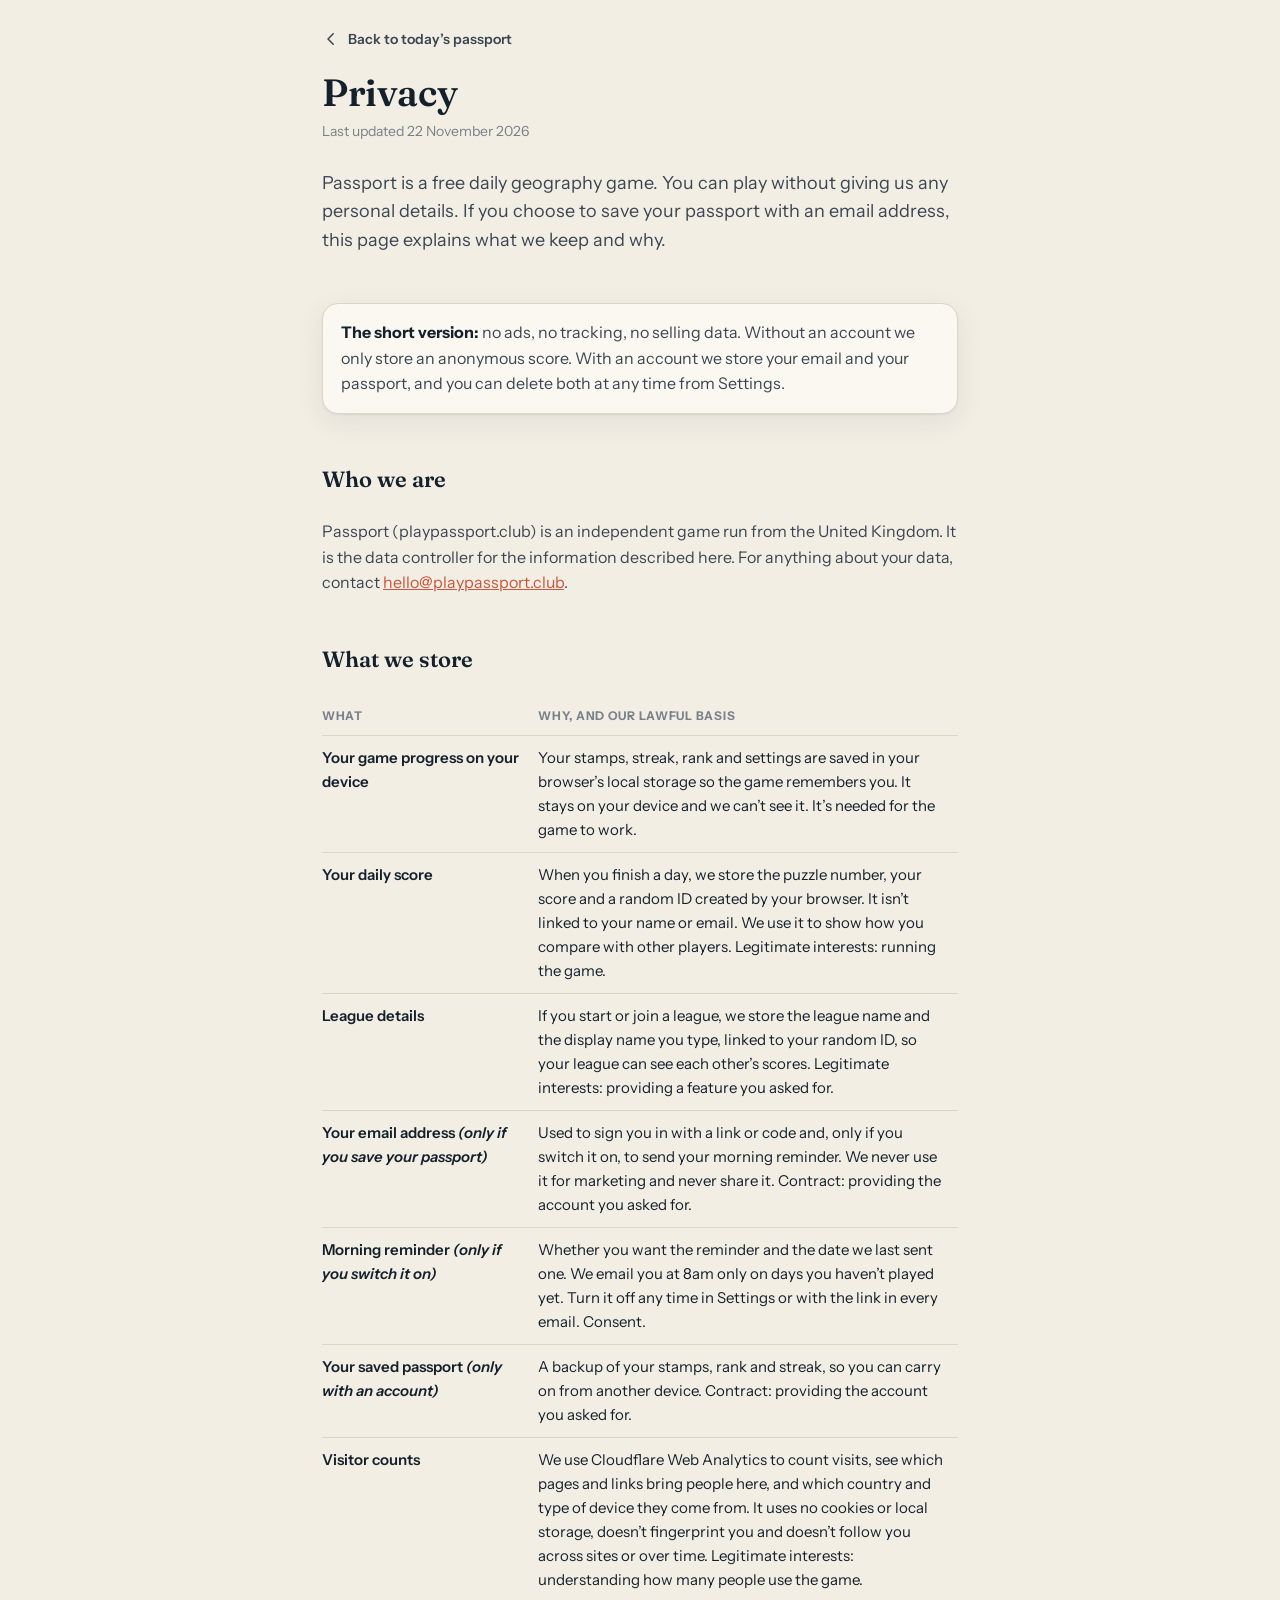
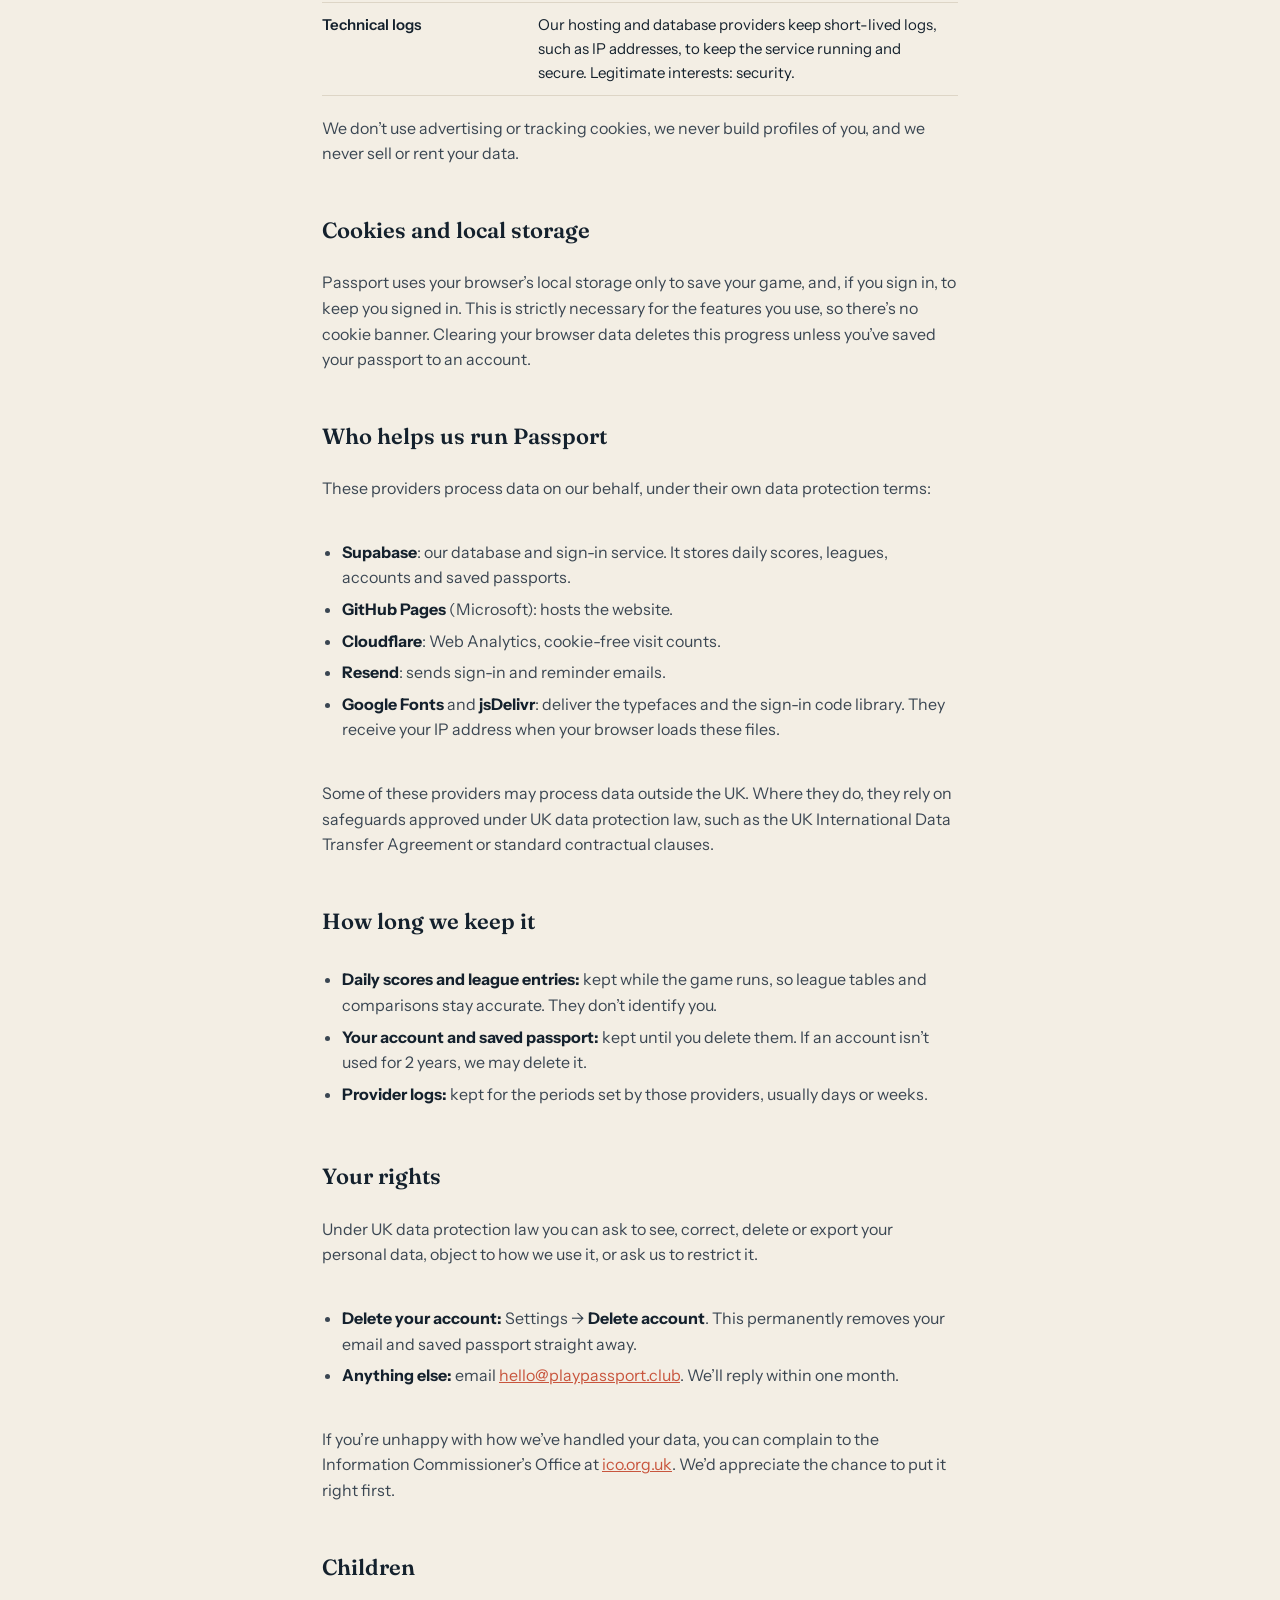
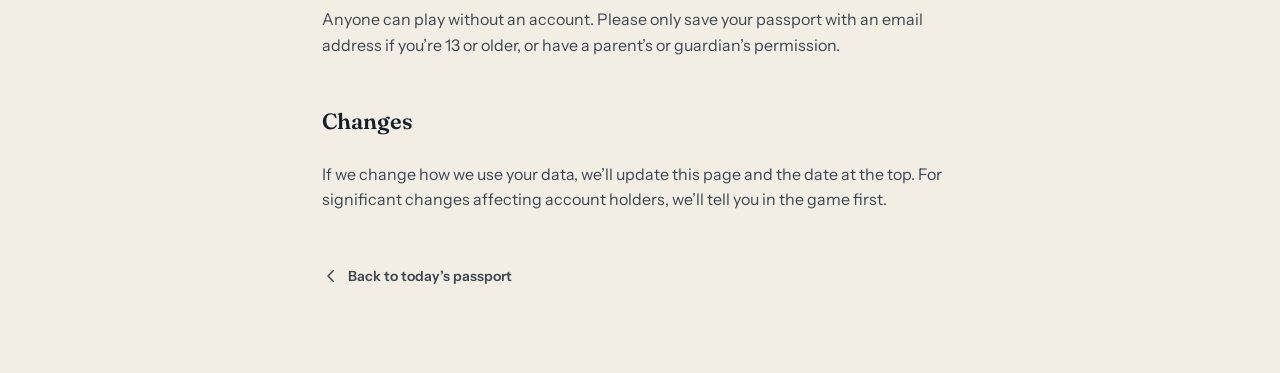
==== commit 1fa12aec: "Add files via upload" ====
--- a/privacy.html
+++ b/privacy.html
@@ -39,7 +39,7 @@
 <main class="wrap">
   <a class="back" href="./"><svg viewBox="0 0 24 24" aria-hidden="true"><path d="M15 5l-7 7 7 7"/></svg>Back to today’s passport</a>
   <h1>Privacy</h1>
-  <p class="upd">Last updated 20 November 2026</p>
+  <p class="upd">Last updated 22 November 2026</p>
   <p class="lede">Passport is a free daily geography game. You can play without giving us any personal details. If you choose to save your passport with an email address, this page explains what we keep and why.</p>
 
   <div class="card"><p><b>The short version:</b> no ads, no tracking, no selling data. Without an account we only store an anonymous score. With an account we store your email and your passport, and you can delete both at any time from Settings.</p></div>
@@ -54,7 +54,8 @@
       <tr><td>Your game progress on your device</td><td>Your stamps, streak, rank and settings are saved in your browser’s local storage so the game remembers you. It stays on your device and we can’t see it. It’s needed for the game to work.</td></tr>
       <tr><td>Your daily score</td><td>When you finish a day, we store the puzzle number, your score and a random ID created by your browser. It isn’t linked to your name or email. We use it to show how you compare with other players. Legitimate interests: running the game.</td></tr>
       <tr><td>League details</td><td>If you start or join a league, we store the league name and the display name you type, linked to your random ID, so your league can see each other’s scores. Legitimate interests: providing a feature you asked for.</td></tr>
-      <tr><td>Your email address <i>(only if you save your passport)</i></td><td>Used to sign you in with a link or code. We never use it for marketing and never share it. Contract: providing the account you asked for.</td></tr>
+      <tr><td>Your email address <i>(only if you save your passport)</i></td><td>Used to sign you in with a link or code and, only if you switch it on, to send your morning reminder. We never use it for marketing and never share it. Contract: providing the account you asked for.</td></tr>
+      <tr><td>Morning reminder <i>(only if you switch it on)</i></td><td>Whether you want the reminder and the date we last sent one. We email you at 8am only on days you haven’t played yet. Turn it off any time in Settings or with the link in every email. Consent.</td></tr>
       <tr><td>Your saved passport <i>(only with an account)</i></td><td>A backup of your stamps, rank and streak, so you can carry on from another device. Contract: providing the account you asked for.</td></tr>
       <tr><td>Visitor counts</td><td>We use Cloudflare Web Analytics to count visits, see which pages and links bring people here, and which country and type of device they come from. It uses no cookies or local storage, doesn’t fingerprint you and doesn’t follow you across sites or over time. Legitimate interests: understanding how many people use the game.</td></tr>
       <tr><td>Technical logs</td><td>Our hosting and database providers keep short-lived logs, such as IP addresses, to keep the service running and secure. Legitimate interests: security.</td></tr>
@@ -71,7 +72,7 @@
     <li><b>Supabase</b>: our database and sign-in service. It stores daily scores, leagues, accounts and saved passports.</li>
     <li><b>GitHub Pages</b> (Microsoft): hosts the website.</li>
     <li><b>Cloudflare</b>: Web Analytics, cookie-free visit counts.</li>
-    <li><b>Resend</b>: sends sign-in emails.</li>
+    <li><b>Resend</b>: sends sign-in and reminder emails.</li>
     <li><b>Google Fonts</b> and <b>jsDelivr</b>: deliver the typefaces and the sign-in code library. They receive your IP address when your browser loads these files.</li>
   </ul>
   <p>Some of these providers may process data outside the UK. Where they do, they rely on safeguards approved under UK data protection law, such as the UK International Data Transfer Agreement or standard contractual clauses.</p>
